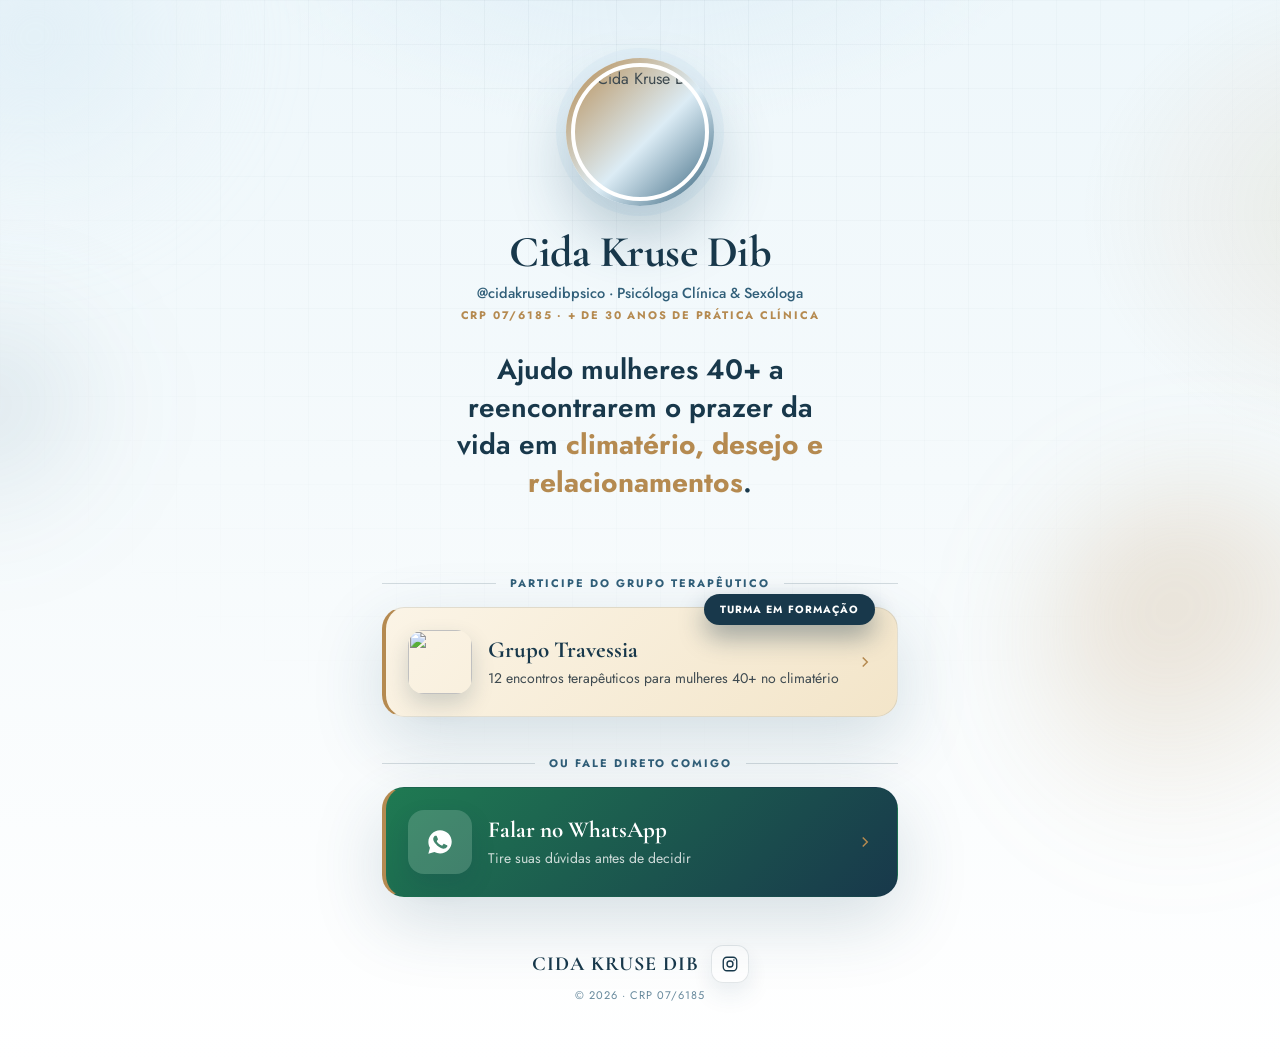
==== bio/index.html @ bfe5c8d5 "Adiciona página bio/links (whatsapp + grupo travessia)" ====
<!--
  Página: Bio/Links para Cida Kruse Dib (cliente Geller — psicocidakrusedib.com.br)
  Briefing: verbal, 2026-09-03
  Nicho: Psicologia — grupo terapêutico (compliance CRP: sem promessa de resultado clínico)
  Objetivo: página bio com 2 CTAs (WhatsApp e Grupo Travessia), inspirada em eualinemoraes.com.br/links/
  Status: v2, revisão de acabamento premium após feedback da Priscila
  Pendências: ver README.md de entrega nesta pasta
  ✓ Humanizer aplicado · 10 padrões anti-cara-de-IA verificados
-->
<!doctype html>
<html lang="pt-BR">
<head>
<meta charset="utf-8">
<meta name="viewport" content="width=device-width, initial-scale=1, viewport-fit=cover">
<title>Cida Kruse Dib | Links</title>
<meta name="robots" content="index, follow">
<meta name="description" content="Links oficiais de Cida Kruse Dib, psicóloga clínica e sexóloga.">
<meta name="theme-color" content="#18384b">
<link rel="preconnect" href="https://fonts.googleapis.com">
<link rel="preconnect" href="https://fonts.gstatic.com" crossorigin>
<link href="https://fonts.googleapis.com/css2?family=Cormorant+Garamond:wght@500;600;700&family=Jost:wght@400;500;600;700;800&display=swap" rel="stylesheet">
<style>
  :root{
    --ink:#18384b;
    --blue:#315f79;
    --sky:#dcecf5;
    --pale:#f2f8fb;
    --gold:#b58a50;
    --gold-soft:#e2c99a;
    --text:#3e4a50;
    --shadow:0 24px 70px rgba(37,83,108,.18);
  }
  *{box-sizing:border-box}
  html{min-height:100%;background:var(--pale)}
  body{
    min-height:100%;
    margin:0;
    font-family:Jost,system-ui,-apple-system,BlinkMacSystemFont,"Segoe UI",sans-serif;
    color:var(--text);
    background:
      radial-gradient(680px 380px at 50% -10%,rgba(220,236,245,.95),transparent 62%),
      radial-gradient(520px 420px at 108% 20%,rgba(181,138,80,.14),transparent 58%),
      linear-gradient(180deg,#eef7fb 0%,#f5fafc 45%,#fff 100%);
    -webkit-font-smoothing:antialiased;
  }
  a{color:inherit}
  body:before{
    content:"";
    position:fixed;
    inset:0;
    pointer-events:none;
    background-image:
      linear-gradient(rgba(24,56,75,.045) 1px,transparent 1px),
      linear-gradient(90deg,rgba(24,56,75,.045) 1px,transparent 1px);
    background-size:44px 44px;
    mask-image:radial-gradient(circle at 50% 0%,#000 0%,transparent 72%);
    -webkit-mask-image:radial-gradient(circle at 50% 0%,#000 0%,transparent 72%);
  }
  .orb{
    position:fixed;
    border-radius:50%;
    filter:blur(60px);
    pointer-events:none;
    z-index:0;
    animation:float 14s ease-in-out infinite;
  }
  .orb1{width:300px;height:300px;top:-70px;left:-80px;background:radial-gradient(circle at 32% 28%,rgba(220,236,245,.95),rgba(220,236,245,0) 72%)}
  .orb2{width:360px;height:360px;bottom:6%;right:-120px;background:radial-gradient(circle at 32% 28%,rgba(181,138,80,.28),rgba(181,138,80,0) 72%);animation-delay:-4s}
  .orb3{width:220px;height:220px;top:36%;left:-100px;background:radial-gradient(circle at 32% 28%,rgba(49,95,121,.18),rgba(49,95,121,0) 72%);animation-delay:-9s}
  @keyframes float{
    0%,100%{transform:translate(0,0)}
    50%{transform:translate(14px,-18px)}
  }
  @media(prefers-reduced-motion:reduce){.orb{animation:none}}
  .page{
    position:relative;
    z-index:1;
    width:min(100vw,560px);
    margin:0 auto;
    padding:52px 22px 60px;
  }
  .profile{
    text-align:center;
    padding:6px 0 8px;
  }
  .avatar-wrap{
    width:148px;
    height:148px;
    margin:0 auto 24px;
    border-radius:50%;
    padding:5px;
    background:linear-gradient(135deg,var(--gold),var(--sky) 55%,var(--blue));
    box-shadow:0 30px 60px rgba(37,83,108,.28),0 0 0 10px rgba(220,236,245,.5);
  }
  .avatar{
    display:block;
    width:100%;
    height:100%;
    object-fit:cover;
    object-position:center 22%;
    border-radius:50%;
    border:4px solid #fff;
  }
  h1{
    margin:0 0 8px;
    font-family:"Cormorant Garamond",serif;
    font-weight:700;
    color:var(--ink);
    font-size:clamp(32px,7.6vw,44px);
    line-height:1;
    letter-spacing:-.5px;
  }
  .handle{
    margin:0 0 4px;
    font-size:14.5px;
    color:var(--blue);
    font-weight:500;
  }
  .trust{
    margin:0 auto 28px;
    font-size:11px;
    text-transform:uppercase;
    letter-spacing:1.8px;
    color:var(--gold);
    font-weight:700;
  }
  .statement{
    margin:0 auto 28px;
    max-width:370px;
    font-family:Jost,sans-serif;
    font-weight:600;
    font-size:clamp(22px,5.6vw,28px);
    line-height:1.34;
    color:var(--ink);
  }
  .statement .hl{color:var(--gold);font-weight:700}
  .socials{
    display:flex;
    justify-content:center;
    gap:14px;
    margin:0 0 8px;
  }
  .social-icon{
    width:48px;
    height:48px;
    display:grid;
    place-items:center;
    border-radius:16px;
    color:var(--ink);
    background:rgba(255,255,255,.75);
    border:1px solid rgba(24,56,75,.12);
    text-decoration:none;
    box-shadow:0 10px 24px rgba(37,83,108,.1);
    transition:transform .2s ease,border-color .2s ease;
  }
  .social-icon:hover{transform:translateY(-2px);border-color:var(--gold)}
  .social-icon svg{width:22px;height:22px;display:block}

  .section-label{
    display:flex;
    align-items:center;
    gap:14px;
    margin:38px 0 16px;
    color:var(--blue);
    font-size:11px;
    text-transform:uppercase;
    letter-spacing:2px;
    font-weight:700;
  }
  .section-label:before,.section-label:after{content:"";flex:1;height:1px;background:rgba(24,56,75,.16)}
  .section-label span{white-space:nowrap}

  .stack{display:grid;gap:16px}
  .link-card{
    position:relative;
    display:grid;
    grid-template-columns:64px minmax(0,1fr) 20px;
    align-items:center;
    gap:16px;
    padding:22px 22px;
    text-decoration:none;
    border-radius:22px;
    background:#fff;
    border:1px solid rgba(24,56,75,.1);
    border-left:4px solid var(--gold);
    box-shadow:var(--shadow);
    transition:transform .2s ease,box-shadow .2s ease;
  }
  .link-card:hover{transform:translateY(-3px);box-shadow:0 30px 80px rgba(37,83,108,.24)}
  .link-card.primary{background:linear-gradient(135deg,#fbf4e6,#f3e5c9)}
  .link-card.whatsapp{background:linear-gradient(135deg,#1f7a52,#18384b)}
  .link-card.whatsapp h2,.link-card.whatsapp p{color:#fff}
  .link-card.whatsapp p{color:rgba(255,255,255,.78)}
  .badge{
    position:absolute;
    top:-14px;
    right:22px;
    background:var(--ink);
    color:#fff;
    font-size:10.5px;
    font-weight:700;
    letter-spacing:.1em;
    text-transform:uppercase;
    padding:8px 16px;
    border-radius:999px;
    box-shadow:0 12px 26px rgba(24,56,75,.4);
  }
  .card-thumb{
    width:64px;
    height:64px;
    border-radius:16px;
    overflow:hidden;
    flex:0 0 auto;
    box-shadow:0 10px 22px rgba(24,56,75,.18);
  }
  .card-thumb img{width:100%;height:100%;object-fit:cover;display:block}
  .card-thumb.icon-thumb{
    display:grid;
    place-items:center;
    background:rgba(255,255,255,.16);
    color:#fff;
  }
  .card-thumb.icon-thumb svg{width:28px;height:28px}
  .card-text h2{
    margin:0 0 4px;
    font-family:"Cormorant Garamond",serif;
    font-weight:700;
    font-size:23px;
    color:var(--ink);
  }
  .card-text p{
    margin:0;
    font-size:14px;
    line-height:1.5;
    color:var(--text);
  }
  .arrow{display:grid;place-items:center;color:var(--gold)}
  .arrow svg{width:18px;height:18px}

  footer{
    text-align:center;
    margin-top:48px;
    color:var(--blue);
  }
  .footer-brand{
    display:flex;
    align-items:center;
    justify-content:center;
    gap:12px;
  }
  .footer-brand .social-icon{width:38px;height:38px;border-radius:12px}
  .footer-brand .social-icon svg{width:18px;height:18px}
  footer strong{
    font-family:"Cormorant Garamond",serif;
    font-size:20px;
    letter-spacing:1px;
    color:var(--ink);
  }
  footer small{
    display:block;
    margin-top:4px;
    font-size:11px;
    text-transform:uppercase;
    letter-spacing:1px;
    opacity:.75;
  }
</style>
</head>
<body>
  <span class="orb orb1"></span>
  <span class="orb orb2"></span>
  <span class="orb orb3"></span>
  <div class="page">
    <section class="profile">
      <div class="avatar-wrap">
        <img class="avatar" src="img/cida.webp" alt="Cida Kruse Dib" width="466" height="700">
      </div>
      <h1>Cida Kruse Dib</h1>
      <p class="handle">@cidakrusedibpsico · Psicóloga Clínica &amp; Sexóloga</p>
      <p class="trust">CRP 07/6185 · + de 30 anos de prática clínica</p>
      <p class="statement">Ajudo mulheres 40+ a reencontrarem o prazer da vida em <span class="hl">climatério, desejo e relacionamentos</span>.</p>
    </section>

    <div class="section-label"><span>Participe do grupo terapêutico</span></div>
    <div class="stack">
      <a class="link-card primary" href="https://psicocidakrusedib.com.br/grupo-travessia" target="_blank" rel="noopener">
        <span class="badge">Turma em formação</span>
        <span class="card-thumb"><img src="img/travessia-thumb.webp" alt="" width="300" height="300"></span>
        <span class="card-text">
          <h2>Grupo Travessia</h2>
          <p>12 encontros terapêuticos para mulheres 40+ no climatério</p>
        </span>
        <span class="arrow">
          <svg viewBox="0 0 24 24" fill="none" stroke="currentColor" stroke-width="2"><path d="M9 6l6 6-6 6"/></svg>
        </span>
      </a>
    </div>

    <div class="section-label"><span>Ou fale direto comigo</span></div>
    <div class="stack">
      <a class="link-card whatsapp" href="https://wa.me/5551991661564" target="_blank" rel="noopener">
        <span class="card-thumb icon-thumb">
          <svg viewBox="0 0 24 24" fill="currentColor"><path d="M12.04 2c-5.5 0-10 4.5-10 10 0 1.77.46 3.45 1.34 4.94L2 22l5.2-1.36a10 10 0 0 0 4.84 1.24h.01c5.5 0 10-4.5 10-10s-4.5-9.88-10.01-9.88Zm5.86 14.24c-.25.7-1.45 1.34-2 1.43-.5.08-1.14.11-1.84-.12-.42-.13-.97-.32-1.67-.62-2.93-1.27-4.85-4.22-5-4.42-.14-.19-1.2-1.6-1.2-3.06 0-1.46.77-2.17 1.04-2.47.27-.3.6-.37.8-.37.2 0 .4 0 .57.01.18.01.43-.07.67.51.25.6.85 2.07.92 2.22.07.15.12.33.02.53-.1.2-.15.32-.3.49-.14.17-.31.38-.44.51-.15.15-.3.31-.13.6.17.3.77 1.27 1.66 2.05 1.14 1.01 2.1 1.33 2.4 1.48.3.15.47.13.65-.07.17-.2.75-.87.95-1.17.2-.3.4-.25.66-.15.27.1 1.72.81 2.02.96.3.15.5.22.57.35.08.13.08.75-.17 1.45Z"/></svg>
        </span>
        <span class="card-text">
          <h2>Falar no WhatsApp</h2>
          <p>Tire suas dúvidas antes de decidir</p>
        </span>
        <span class="arrow">
          <svg viewBox="0 0 24 24" fill="none" stroke="currentColor" stroke-width="2"><path d="M9 6l6 6-6 6"/></svg>
        </span>
      </a>
    </div>

    <footer>
      <div class="footer-brand">
        <strong>CIDA KRUSE DIB</strong>
        <a class="social-icon" href="https://www.instagram.com/cidakrusedibpsico?igsi=MW4yd2Z1YnFheXhiOQ==" target="_blank" rel="noopener" aria-label="Instagram">
          <svg viewBox="0 0 24 24" fill="none" stroke="currentColor" stroke-width="1.8"><rect x="3" y="3" width="18" height="18" rx="5"/><circle cx="12" cy="12" r="4"/><circle cx="17.2" cy="6.8" r="1" fill="currentColor" stroke="none"/></svg>
        </a>
      </div>
      <small>© 2026 · CRP 07/6185</small>
    </footer>
  </div>
</body>
</html>
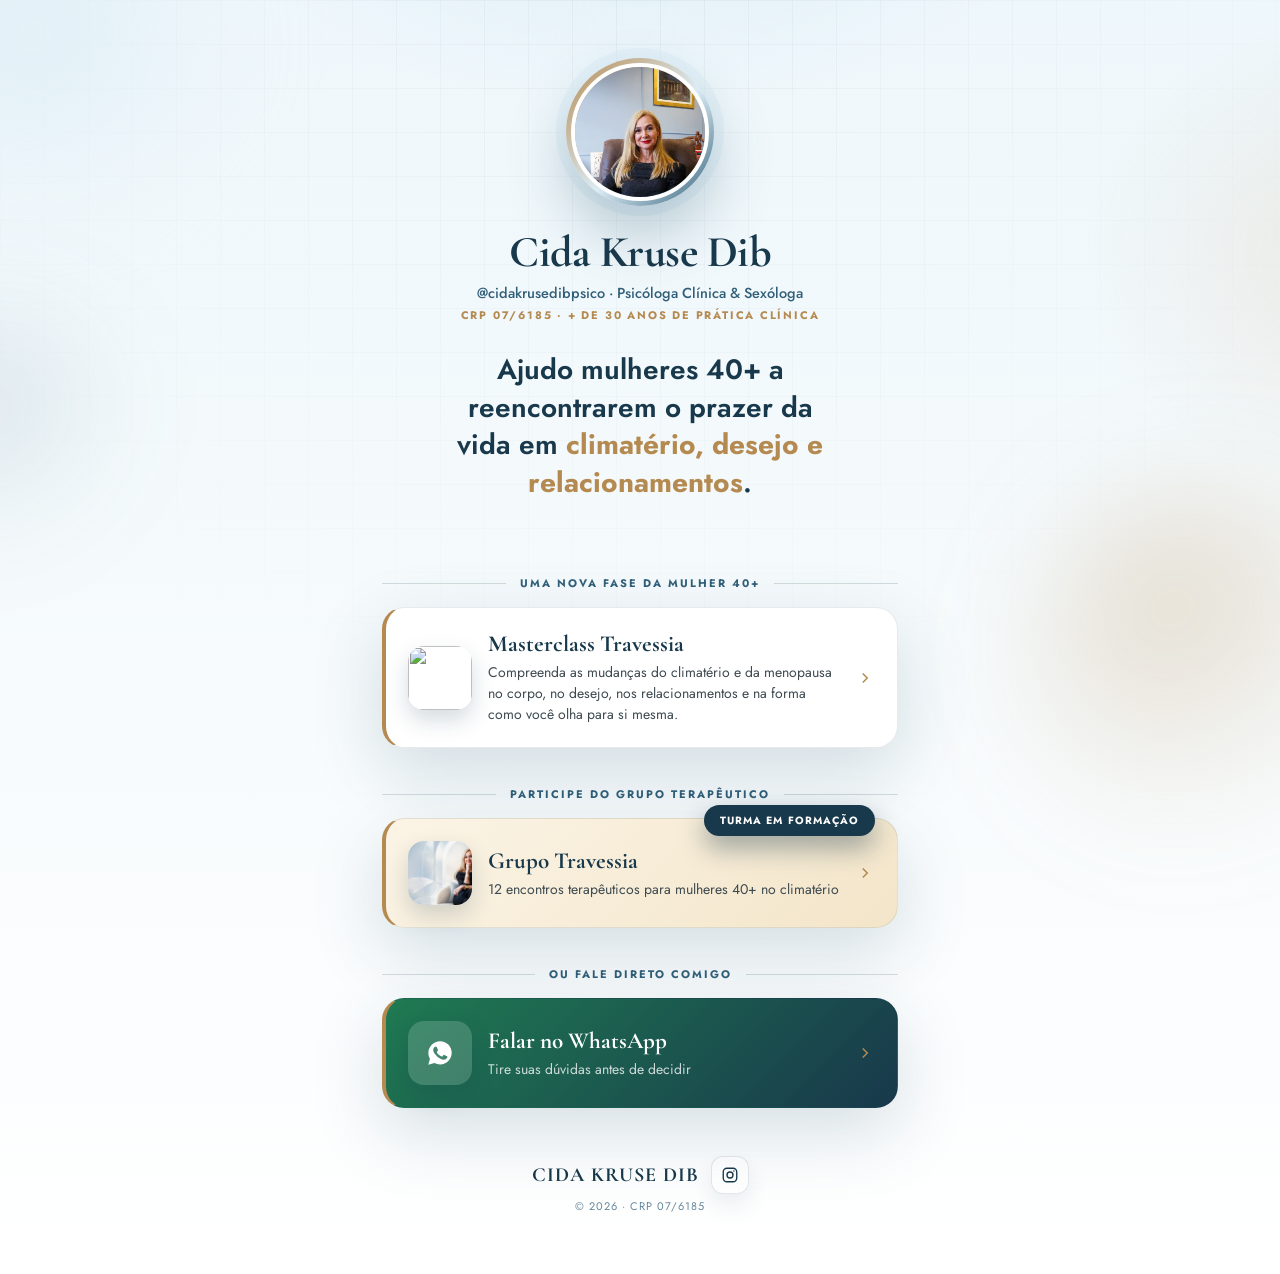
==== commit f9c80cd5: "Bio: adiciona botão Masterclass Travessia" ====
--- a/bio/index.html
+++ b/bio/index.html
@@ -281,6 +281,20 @@
       <p class="statement">Ajudo mulheres 40+ a reencontrarem o prazer da vida em <span class="hl">climatério, desejo e relacionamentos</span>.</p>
     </section>
 
+    <div class="section-label"><span>Uma nova fase da mulher 40+</span></div>
+    <div class="stack">
+      <a class="link-card" href="https://psicocidakrusedib.com.br/travessia/" target="_blank" rel="noopener">
+        <span class="card-thumb"><img src="img/masterclass-thumb.webp" alt="" width="300" height="300"></span>
+        <span class="card-text">
+          <h2>Masterclass Travessia</h2>
+          <p>Compreenda as mudanças do climatério e da menopausa no corpo, no desejo, nos relacionamentos e na forma como você olha para si mesma.</p>
+        </span>
+        <span class="arrow">
+          <svg viewBox="0 0 24 24" fill="none" stroke="currentColor" stroke-width="2"><path d="M9 6l6 6-6 6"/></svg>
+        </span>
+      </a>
+    </div>
+
     <div class="section-label"><span>Participe do grupo terapêutico</span></div>
     <div class="stack">
       <a class="link-card primary" href="https://psicocidakrusedib.com.br/grupo-travessia" target="_blank" rel="noopener">
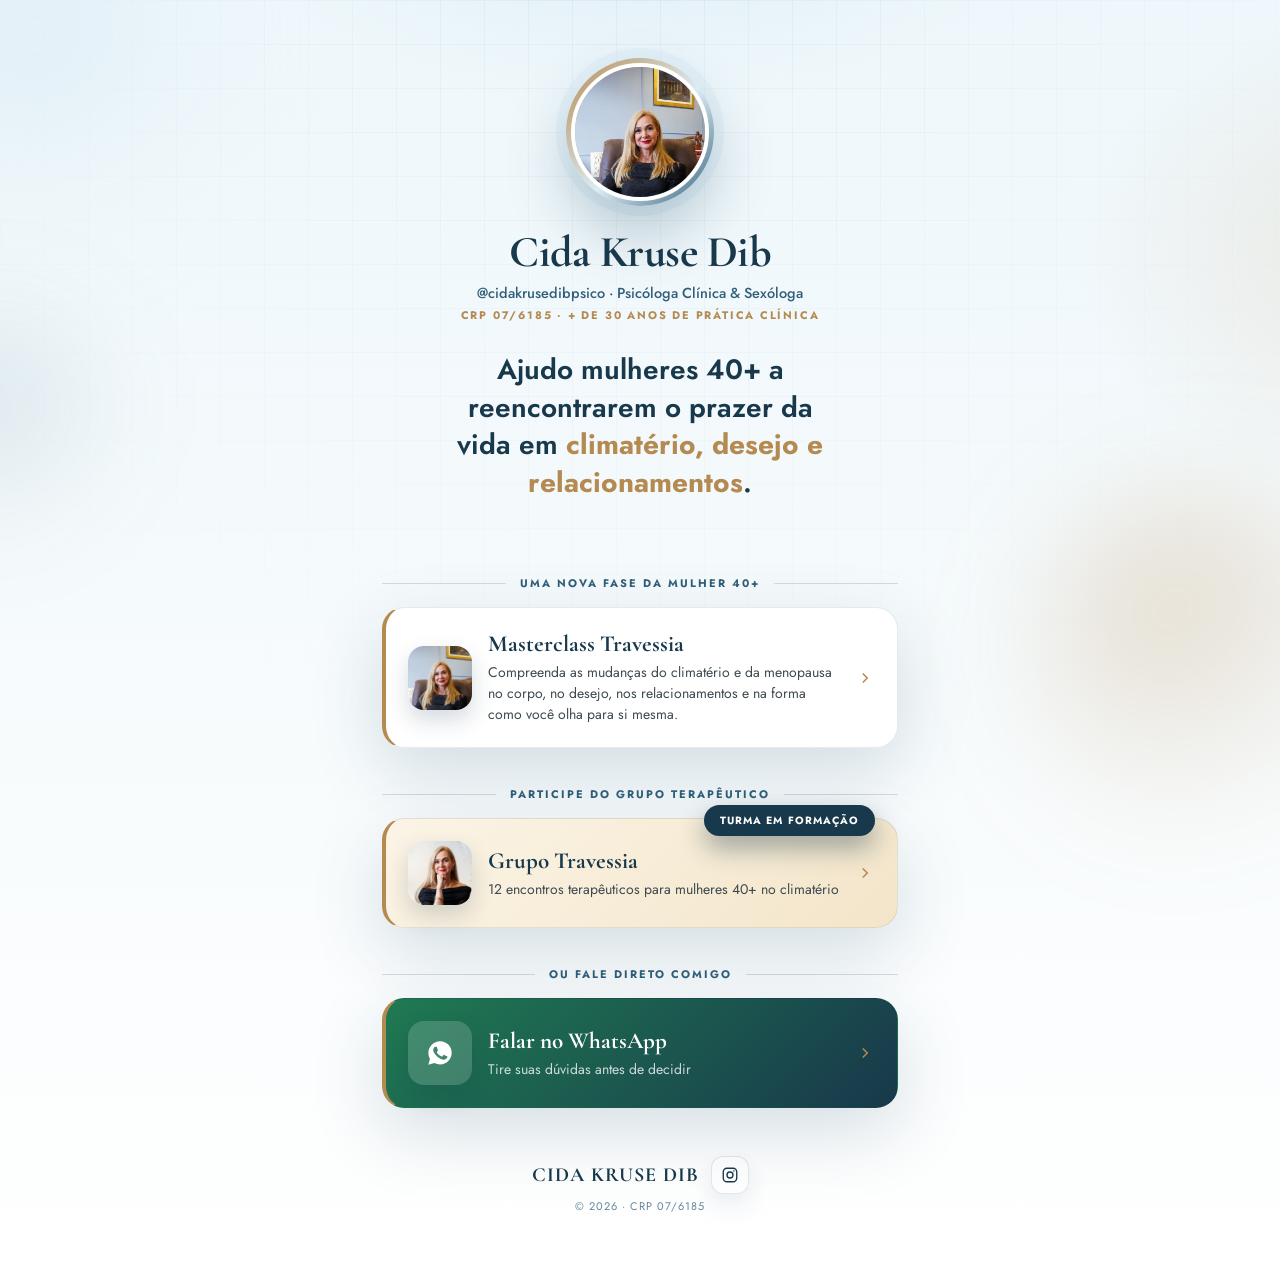
==== commit 78a18761: "Bio: ajuste dos cards no mobile (foto alinhada ao topo)" ====
--- a/bio/index.html
+++ b/bio/index.html
@@ -236,6 +236,14 @@
   }
   .arrow{display:grid;place-items:center;color:var(--gold)}
   .arrow svg{width:18px;height:18px}
+  @media (max-width:520px){
+    .link-card{grid-template-columns:56px minmax(0,1fr) 16px;gap:14px;padding:18px 16px;align-items:start}
+    .card-thumb{width:56px;height:56px;border-radius:14px;margin-top:2px}
+    .card-text h2{font-size:20px;line-height:1.15;margin-bottom:6px}
+    .card-text p{font-size:13.5px;line-height:1.45}
+    .arrow{align-self:center}
+    .badge{right:14px;top:-12px;padding:7px 12px;font-size:10px}
+  }
 
   footer{
     text-align:center;
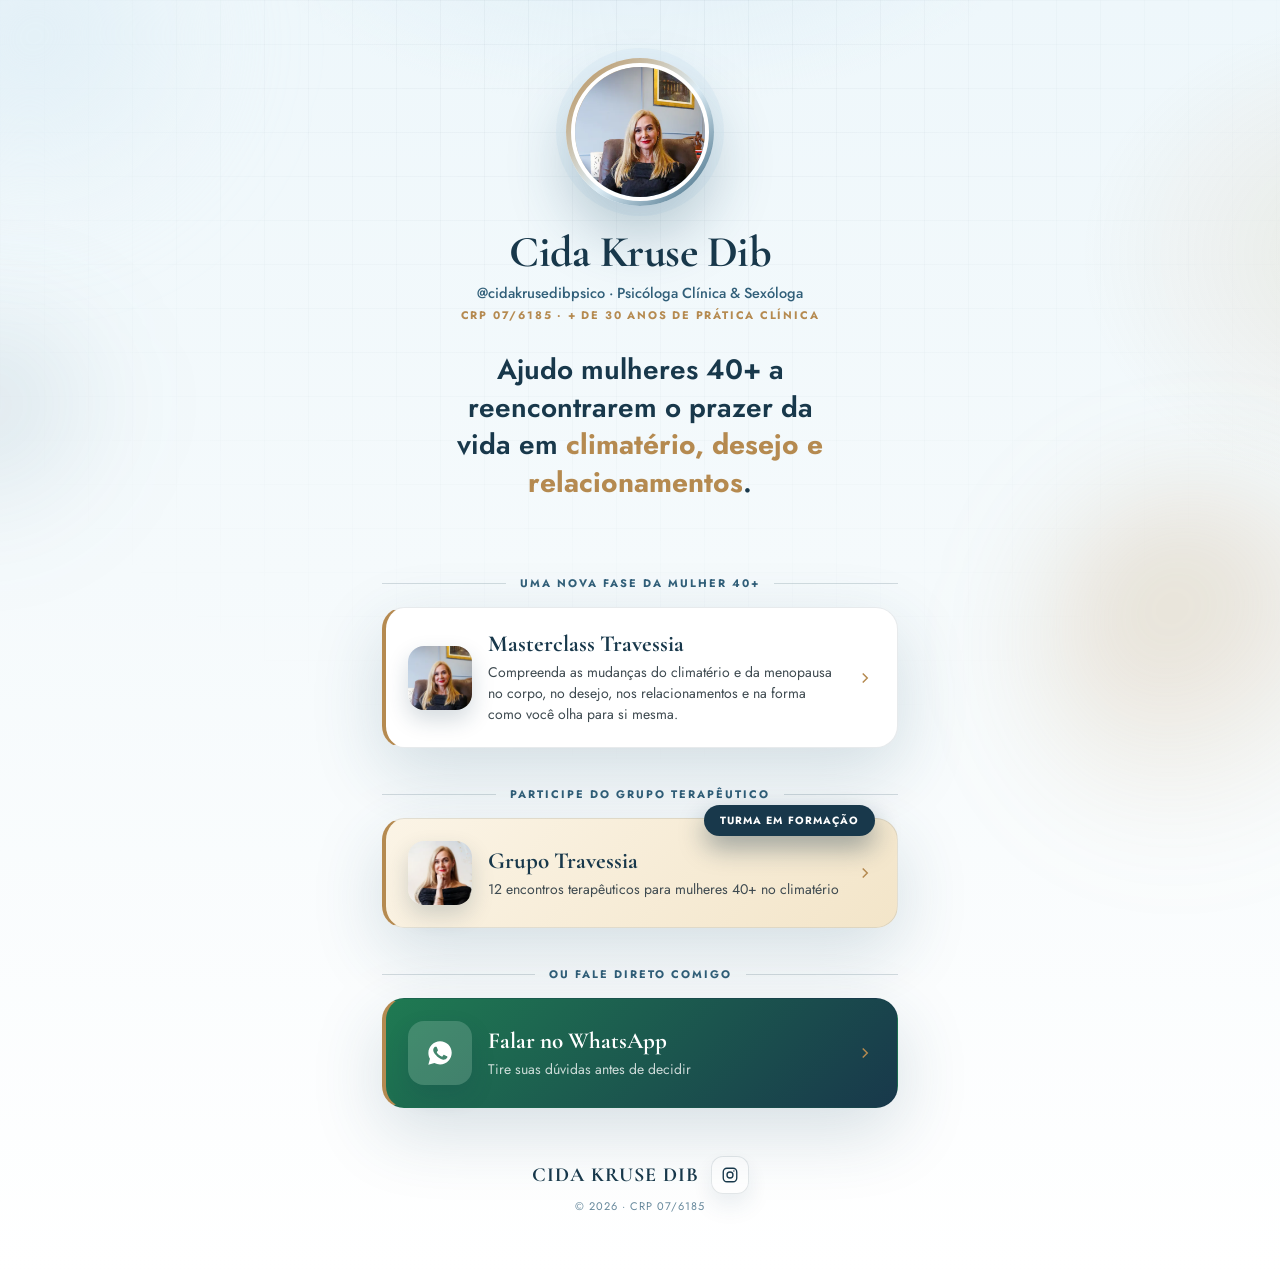
==== commit c646131f: "Bio: cards no mobile com foto em coluna inteira" ====
--- a/bio/index.html
+++ b/bio/index.html
@@ -237,9 +237,12 @@
   .arrow{display:grid;place-items:center;color:var(--gold)}
   .arrow svg{width:18px;height:18px}
   @media (max-width:520px){
-    .link-card{grid-template-columns:56px minmax(0,1fr) 16px;gap:14px;padding:18px 16px;align-items:start}
-    .card-thumb{width:56px;height:56px;border-radius:14px;margin-top:2px}
-    .card-text h2{font-size:20px;line-height:1.15;margin-bottom:6px}
+    .link-card{grid-template-columns:96px minmax(0,1fr) 14px;gap:14px;padding:0 14px 0 0;align-items:stretch;overflow:hidden}
+    .card-thumb{width:96px;height:auto;min-height:100%;border-radius:0;box-shadow:none;margin:0}
+    .card-thumb img{height:100%}
+    .card-thumb.icon-thumb{min-height:96px}
+    .card-text{padding:16px 0}
+    .card-text h2{font-size:19px;line-height:1.15;margin-bottom:6px}
     .card-text p{font-size:13.5px;line-height:1.45}
     .arrow{align-self:center}
     .badge{right:14px;top:-12px;padding:7px 12px;font-size:10px}
